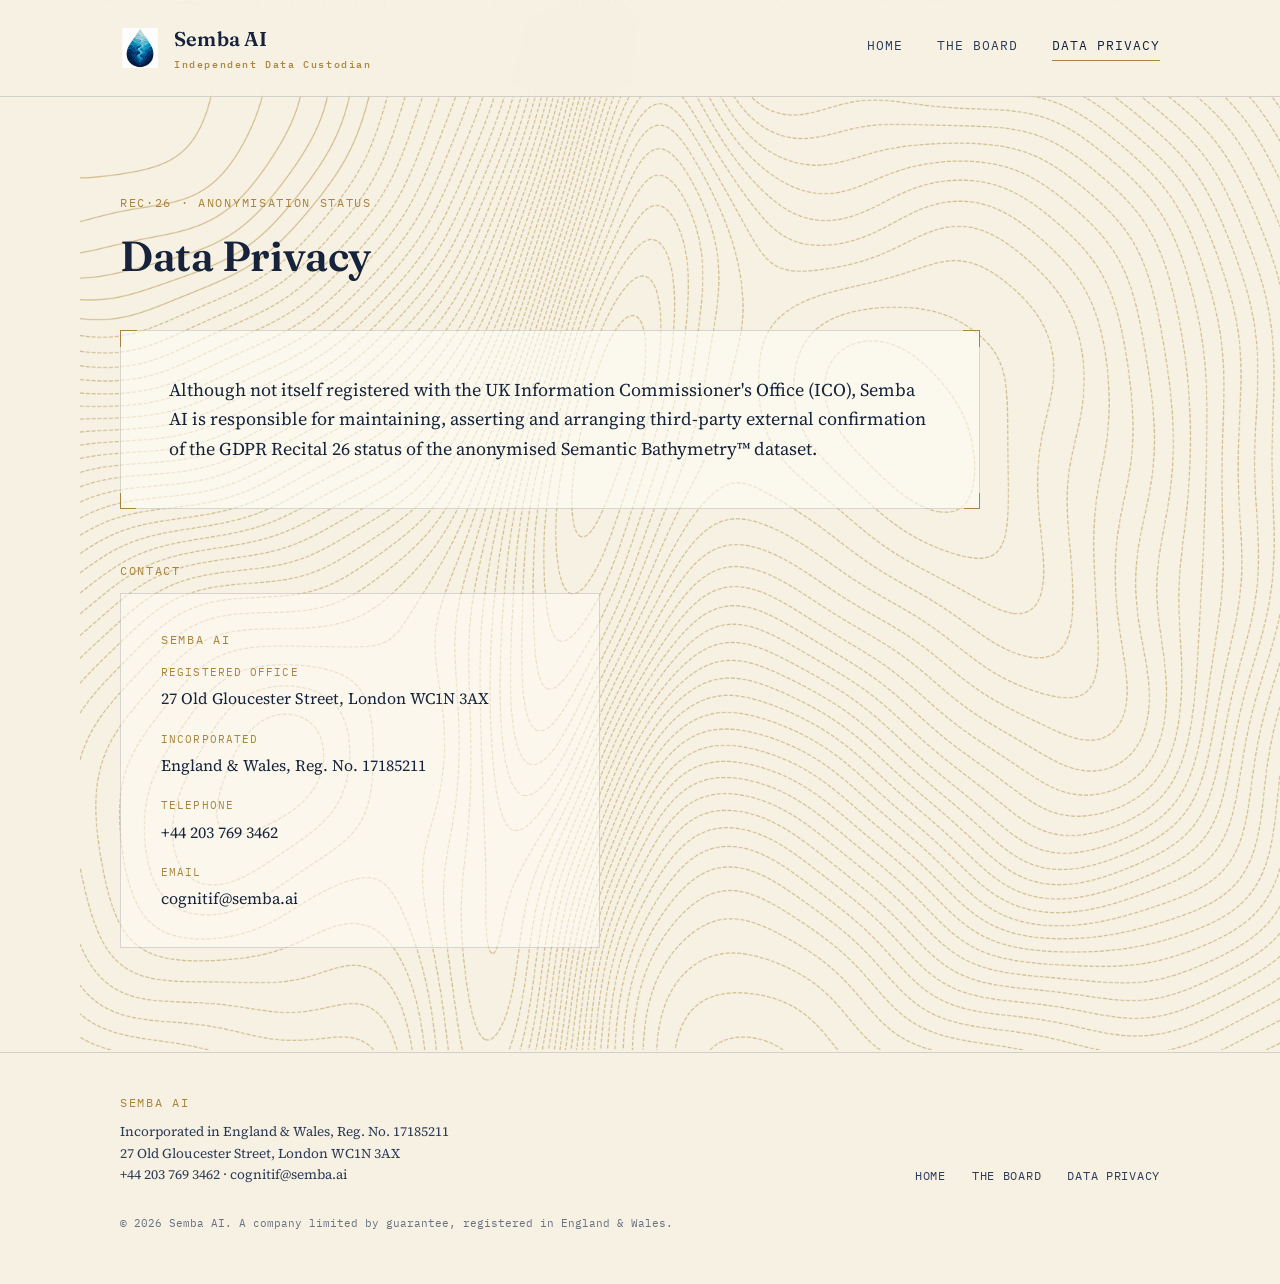
==== data-privacy.html @ 3ff311ca "Add files via upload" ====
<!DOCTYPE html>
<html lang="en">
<head>
<meta charset="UTF-8">
<meta name="viewport" content="width=device-width, initial-scale=1.0">
<title>Data Privacy — Semba AI</title>
<meta name="description" content="Semba AI's role in maintaining and asserting the GDPR Recital 26 status of the anonymised Semantic Bathymetry dataset.">
<link rel="preconnect" href="https://fonts.googleapis.com">
<link rel="preconnect" href="https://fonts.gstatic.com" crossorigin>
<link href="https://fonts.googleapis.com/css2?family=Fraunces:opsz,wght@9..144,400;9..144,600;9..144,700&family=Source+Serif+4:ital,wght@0,400;0,600;1,400&family=IBM+Plex+Mono:wght@400;500&display=swap" rel="stylesheet">
<link rel="stylesheet" href="style.css">
</head>
<body>

<header class="site-head">
  <div class="head-inner">
    <a class="brand" href="index.html">
      <img src="assets/logo.jpg" alt="Semba AI mark">
      <span class="brand-name">Semba AI<small>Independent Data Custodian</small></span>
    </a>
    <nav class="primary">
      <a href="index.html">Home</a>
      <a href="the-board.html">The Board</a>
      <a href="data-privacy.html" aria-current="page">Data Privacy</a>
    </nav>
  </div>
</header>

<main>
  <section class="hero" style="padding-bottom:24px;">
    <div class="wrap">
      <span class="coord">REC·26 · ANONYMISATION STATUS</span>
      <h1 style="font-size:42px;">Data Privacy</h1>
    </div>
  </section>

  <section style="padding-top:0;">
    <div class="wrap">
      <div class="chart-panel" style="margin-bottom:52px;">
        <span class="tick-bl"></span><span class="tick-br"></span>
        <p>Although not itself registered with the UK Information Commissioner's Office (ICO), Semba AI is responsible for maintaining, asserting and arranging third-party external confirmation of the GDPR Recital 26 status of the anonymised Semantic Bathymetry™ dataset.</p>
      </div>

      <span class="eyebrow">Contact</span>
      <div class="contact-panel">
        <span class="coord">Semba AI</span>
        <dl>
          <dt>Registered office</dt>
          <dd>27 Old Gloucester Street, London WC1N 3AX</dd>
          <dt>Incorporated</dt>
          <dd>England &amp; Wales, Reg. No. 17185211</dd>
          <dt>Telephone</dt>
          <dd>+44 203 769 3462</dd>
          <dt>Email</dt>
          <dd>cognitif@semba.ai</dd>
        </dl>
      </div>
    </div>
  </section>
</main>

<footer class="site-foot">
  <div class="wrap">
    <div class="foot-inner">
      <div>
        <span class="coord">Semba AI</span>
        <address>
          Incorporated in England &amp; Wales, Reg. No. 17185211<br>
          27 Old Gloucester Street, London WC1N 3AX<br>
          +44 203 769 3462 · cognitif@semba.ai
        </address>
      </div>
      <nav class="foot-nav">
        <a href="index.html">Home</a>
        <a href="the-board.html">The Board</a>
        <a href="data-privacy.html">Data Privacy</a>
      </nav>
    </div>
    <div class="legal">© 2026 Semba AI. A company limited by guarantee, registered in England &amp; Wales.</div>
  </div>
</footer>

</body>
</html>
---- style.css ----
/* ============================================================
   SEMBA AI — design tokens
   Ivory/parchment ground, navy type, muted metallic gold accent.
   Bathymetric contour motif, hydrographic coordinate references.
   ============================================================ */

:root {
  --ivory: #F6F1E3;
  --ivory-deep: #EFE8D5;
  --navy: #16233B;
  --navy-soft: #2C3B57;
  --navy-hair: rgba(22, 35, 59, 0.16);
  --gold: #A9843C;
  --gold-soft: #C7A45E;
  --gold-faint: rgba(169, 132, 60, 0.35);
  --paper-shadow: rgba(22, 35, 59, 0.08);

  --font-display: "Fraunces", "Iowan Old Style", serif;
  --font-body: "Source Serif 4", "Georgia", serif;
  --font-mono: "IBM Plex Mono", monospace;
}

* { box-sizing: border-box; }
html { scroll-behavior: smooth; }

body {
  margin: 0;
  background-color: var(--ivory);
  background-image: url("assets/contours_bg.png");
  background-repeat: no-repeat;
  background-position: top right;
  background-size: 1200px auto;
  background-attachment: fixed;
  color: var(--navy);
  font-family: var(--font-body);
  font-size: 17px;
  line-height: 1.65;
  -webkit-font-smoothing: antialiased;
}

a { color: var(--navy); text-decoration: none; }
a:focus-visible, button:focus-visible { outline: 2px solid var(--gold); outline-offset: 3px; }

img { max-width: 100%; display: block; }

.wrap {
  max-width: 1120px;
  margin: 0 auto;
  padding: 0 40px;
}

/* ---------- coordinate eyebrow ---------- */
.coord {
  font-family: var(--font-mono);
  font-size: 12px;
  letter-spacing: 0.14em;
  text-transform: uppercase;
  color: var(--gold);
}

/* ---------- header ---------- */
header.site-head {
  position: relative;
  z-index: 10;
  border-bottom: 1px solid var(--navy-hair);
  background: rgba(246, 241, 227, 0.86);
  backdrop-filter: blur(6px);
}
.head-inner {
  display: flex;
  align-items: center;
  justify-content: space-between;
  padding: 22px 40px;
  max-width: 1120px;
  margin: 0 auto;
}
.brand {
  display: flex;
  align-items: center;
  gap: 14px;
}
.brand img {
  height: 40px;
  width: 40px;
  object-fit: contain;
}
.brand-name {
  font-family: var(--font-display);
  font-size: 20px;
  font-weight: 600;
  letter-spacing: 0.01em;
  color: var(--navy);
}
.brand-name small {
  display: block;
  font-family: var(--font-mono);
  font-size: 10px;
  letter-spacing: 0.16em;
  color: var(--gold);
  font-weight: 500;
  margin-top: 2px;
}
nav.primary { display: flex; gap: 34px; }
nav.primary a {
  font-family: var(--font-mono);
  font-size: 12.5px;
  letter-spacing: 0.08em;
  text-transform: uppercase;
  color: var(--navy-soft);
  padding-bottom: 4px;
  border-bottom: 1px solid transparent;
  transition: color 0.2s, border-color 0.2s;
}
nav.primary a:hover,
nav.primary a[aria-current="page"] {
  color: var(--navy);
  border-bottom-color: var(--gold);
}

/* ---------- hero ---------- */
.hero {
  padding: 96px 0 72px;
  position: relative;
}
.hero .coord { margin-bottom: 22px; display: block; }
.hero h1 {
  font-family: var(--font-display);
  font-weight: 600;
  font-size: 54px;
  line-height: 1.08;
  letter-spacing: -0.01em;
  color: var(--navy);
  margin: 0 0 26px;
  max-width: 780px;
}
.hero .lede {
  font-size: 19px;
  max-width: 620px;
  color: var(--navy-soft);
  margin: 0 0 8px;
}

/* ---------- section rhythm ---------- */
section { padding: 64px 0; position: relative; }
.rule {
  border: none;
  border-top: 1px solid var(--navy-hair);
  margin: 0;
}
h2.section-title {
  font-family: var(--font-display);
  font-weight: 600;
  font-size: 28px;
  color: var(--navy);
  margin: 0 0 34px;
}
.eyebrow {
  font-family: var(--font-mono);
  font-size: 12px;
  letter-spacing: 0.14em;
  text-transform: uppercase;
  color: var(--gold);
  margin: 0 0 12px;
  display: block;
}

/* ---------- constitution / statement panel ---------- */
.chart-panel {
  position: relative;
  background: rgba(255, 253, 246, 0.6);
  border: 1px solid var(--navy-hair);
  padding: 44px 48px;
  max-width: 860px;
}
.chart-panel::before,
.chart-panel::after,
.chart-panel .tick-br,
.chart-panel .tick-bl {
  content: "";
  position: absolute;
  width: 16px;
  height: 16px;
  border: 1.5px solid var(--gold);
}
.chart-panel::before { top: -1px; left: -1px; border-right: none; border-bottom: none; }
.chart-panel::after { top: -1px; right: -1px; border-left: none; border-bottom: none; }
.chart-panel .tick-bl { bottom: -1px; left: -1px; border-right: none; border-top: none; }
.chart-panel .tick-br { bottom: -1px; right: -1px; border-left: none; border-top: none; }
.chart-panel p {
  font-size: 18px;
  color: var(--navy);
  margin: 0 0 16px;
}
.chart-panel p:last-child { margin-bottom: 0; }

/* ---------- standards list ---------- */
.standards {
  list-style: none;
  margin: 0;
  padding: 0;
  display: grid;
  grid-template-columns: repeat(3, 1fr);
  gap: 0;
  border-top: 1px solid var(--navy-hair);
}
.standards li {
  padding: 26px 28px 26px 0;
  border-right: 1px solid var(--navy-hair);
}
.standards li:last-child { border-right: none; }
.standards .ref {
  font-family: var(--font-mono);
  font-size: 12px;
  color: var(--gold);
  letter-spacing: 0.06em;
  display: block;
  margin-bottom: 8px;
}
.standards h3 {
  font-family: var(--font-display);
  font-size: 19px;
  margin: 0 0 8px;
  color: var(--navy);
}
.standards p { margin: 0; font-size: 15px; color: var(--navy-soft); }

/* ---------- board ---------- */
.board-grid {
  display: grid;
  grid-template-columns: 1fr;
  gap: 0;
}
.board-member {
  display: grid;
  grid-template-columns: 220px 1fr;
  gap: 40px;
  padding: 44px 0;
  border-top: 1px solid var(--navy-hair);
  align-items: start;
}
.board-member:first-child { border-top: 1px solid var(--navy-hair); }
.portrait-frame {
  width: 220px;
  aspect-ratio: 3 / 4;
  overflow: hidden;
  border: 1px solid var(--navy-hair);
  position: relative;
  background: var(--navy);
}
.portrait-frame img {
  width: 100%;
  height: 100%;
  object-fit: cover;
  object-position: center top;
  filter: grayscale(1) contrast(1.05) brightness(1.02) sepia(0.18) hue-rotate(170deg) saturate(0.9);
  mix-blend-mode: normal;
}
.portrait-frame .frame-coord {
  position: absolute;
  bottom: 8px;
  left: 10px;
  font-family: var(--font-mono);
  font-size: 9px;
  letter-spacing: 0.08em;
  color: var(--gold-soft);
  text-transform: uppercase;
}
.member-role {
  font-family: var(--font-mono);
  font-size: 12px;
  letter-spacing: 0.1em;
  text-transform: uppercase;
  color: var(--gold);
  margin: 0 0 6px;
}
.member-name {
  font-family: var(--font-display);
  font-size: 26px;
  font-weight: 600;
  color: var(--navy);
  margin: 0 0 6px;
}
.member-creds {
  font-size: 14px;
  color: var(--navy-soft);
  margin: 0 0 16px;
  font-style: italic;
}
.member-bio { font-size: 16px; color: var(--navy); max-width: 620px; margin: 0; }

/* ---------- data privacy / contact panel ---------- */
.contact-panel {
  border: 1px solid var(--navy-hair);
  padding: 36px 40px;
  background: rgba(255, 253, 246, 0.55);
  max-width: 480px;
}
.contact-panel .coord { margin-bottom: 14px; display: block; }
.contact-panel dl { margin: 0; }
.contact-panel dt {
  font-family: var(--font-mono);
  font-size: 11px;
  letter-spacing: 0.1em;
  text-transform: uppercase;
  color: var(--gold);
  margin-top: 18px;
}
.contact-panel dt:first-child { margin-top: 0; }
.contact-panel dd { margin: 4px 0 0; font-size: 16px; color: var(--navy); }

/* ---------- footer ---------- */
footer.site-foot {
  border-top: 1px solid var(--navy-hair);
  margin-top: 40px;
  padding: 40px 0 52px;
}
.foot-inner {
  display: flex;
  justify-content: space-between;
  gap: 24px;
  flex-wrap: wrap;
  align-items: flex-end;
}
.foot-inner .coord { margin-bottom: 8px; display: block; }
footer address {
  font-style: normal;
  font-size: 13.5px;
  color: var(--navy-soft);
  line-height: 1.6;
}
footer .foot-nav { display: flex; gap: 26px; }
footer .foot-nav a {
  font-family: var(--font-mono);
  font-size: 12px;
  letter-spacing: 0.06em;
  text-transform: uppercase;
  color: var(--navy-soft);
}
footer .foot-nav a:hover { color: var(--gold); }
footer .legal {
  font-family: var(--font-mono);
  font-size: 11px;
  color: var(--navy-soft);
  opacity: 0.7;
  margin-top: 28px;
}

/* ---------- responsive ---------- */
@media (max-width: 800px) {
  .head-inner { padding: 18px 22px; flex-wrap: wrap; gap: 14px; }
  nav.primary { gap: 20px; flex-wrap: wrap; }
  .wrap { padding: 0 22px; }
  .hero { padding: 56px 0 48px; }
  .hero h1 { font-size: 36px; }
  .standards { grid-template-columns: 1fr; }
  .standards li { border-right: none; border-bottom: 1px solid var(--navy-hair); padding: 22px 0; }
  .standards li:last-child { border-bottom: none; }
  .board-member { grid-template-columns: 1fr; }
  .portrait-frame { width: 160px; }
  body { background-size: 900px auto; }
}
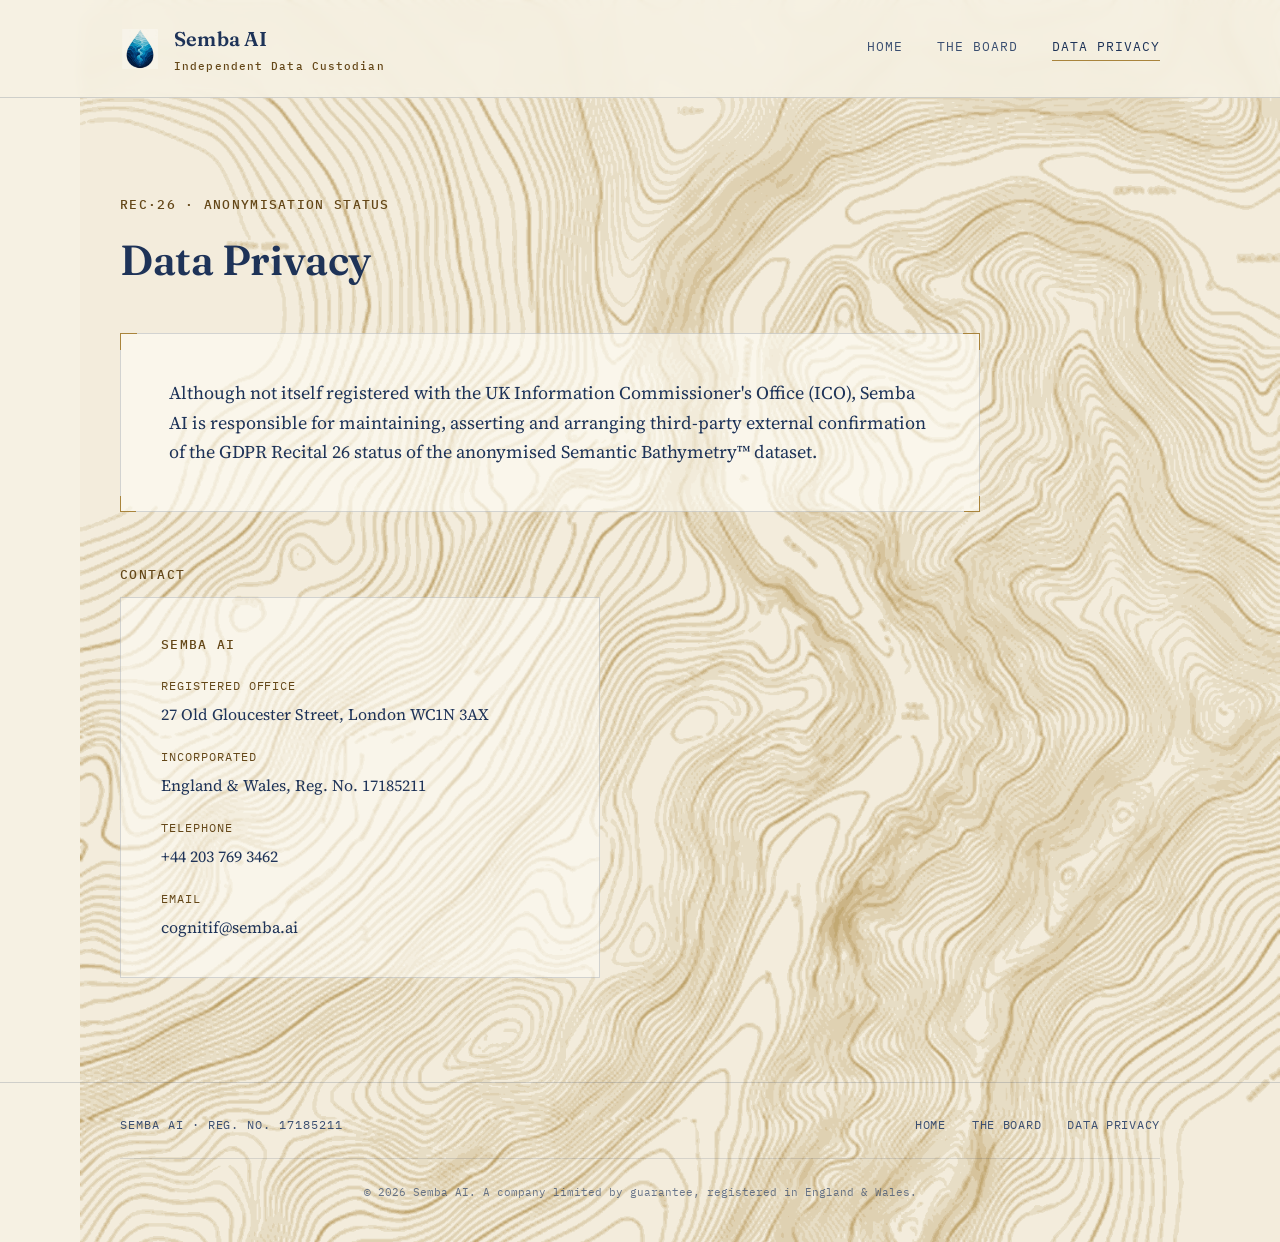
==== commit 34fbcb23: "Add files via upload" ====
--- a/data-privacy.html
+++ b/data-privacy.html
@@ -15,7 +15,7 @@
 <header class="site-head">
   <div class="head-inner">
     <a class="brand" href="index.html">
-      <img src="assets/logo.jpg" alt="Semba AI mark">
+      <img src="assets/logo.png" alt="Semba AI mark">
       <span class="brand-name">Semba AI<small>Independent Data Custodian</small></span>
     </a>
     <nav class="primary">
@@ -45,14 +45,10 @@
       <div class="contact-panel">
         <span class="coord">Semba AI</span>
         <dl>
-          <dt>Registered office</dt>
-          <dd>27 Old Gloucester Street, London WC1N 3AX</dd>
-          <dt>Incorporated</dt>
-          <dd>England &amp; Wales, Reg. No. 17185211</dd>
-          <dt>Telephone</dt>
-          <dd>+44 203 769 3462</dd>
-          <dt>Email</dt>
-          <dd>cognitif@semba.ai</dd>
+          <div class="field"><dt>Registered office</dt><dd>27 Old Gloucester Street, London WC1N 3AX</dd></div>
+          <div class="field"><dt>Incorporated</dt><dd>England &amp; Wales, Reg. No. 17185211</dd></div>
+          <div class="field"><dt>Telephone</dt><dd>+44 203 769 3462</dd></div>
+          <div class="field"><dt>Email</dt><dd>cognitif@semba.ai</dd></div>
         </dl>
       </div>
     </div>
@@ -62,14 +58,7 @@
 <footer class="site-foot">
   <div class="wrap">
     <div class="foot-inner">
-      <div>
-        <span class="coord">Semba AI</span>
-        <address>
-          Incorporated in England &amp; Wales, Reg. No. 17185211<br>
-          27 Old Gloucester Street, London WC1N 3AX<br>
-          +44 203 769 3462 · cognitif@semba.ai
-        </address>
-      </div>
+      <span class="foot-name">Semba AI · Reg. No. 17185211</span>
       <nav class="foot-nav">
         <a href="index.html">Home</a>
         <a href="the-board.html">The Board</a>
--- a/style.css
+++ b/style.css
@@ -7,13 +7,14 @@
 :root {
   --ivory: #F6F1E3;
   --ivory-deep: #EFE8D5;
-  --navy: #16233B;
-  --navy-soft: #2C3B57;
-  --navy-hair: rgba(22, 35, 59, 0.16);
+  --navy: #1E3358;
+  --navy-soft: #3A4E70;
+  --navy-hair: rgba(30, 51, 88, 0.18);
   --gold: #A9843C;
   --gold-soft: #C7A45E;
+  --gold-text: #644718;
   --gold-faint: rgba(169, 132, 60, 0.35);
-  --paper-shadow: rgba(22, 35, 59, 0.08);
+  --paper-shadow: rgba(30, 51, 88, 0.08);
 
   --font-display: "Fraunces", "Iowan Old Style", serif;
   --font-body: "Source Serif 4", "Georgia", serif;
@@ -52,10 +53,11 @@
 /* ---------- coordinate eyebrow ---------- */
 .coord {
   font-family: var(--font-mono);
-  font-size: 12px;
-  letter-spacing: 0.14em;
-  text-transform: uppercase;
-  color: var(--gold);
+  font-size: 13px;
+  font-weight: 500;
+  letter-spacing: 0.1em;
+  text-transform: uppercase;
+  color: var(--gold-text);
 }
 
 /* ---------- header ---------- */
@@ -94,9 +96,9 @@
 .brand-name small {
   display: block;
   font-family: var(--font-mono);
-  font-size: 10px;
-  letter-spacing: 0.16em;
-  color: var(--gold);
+  font-size: 11px;
+  letter-spacing: 0.1em;
+  color: var(--gold-text);
   font-weight: 500;
   margin-top: 2px;
 }
@@ -135,7 +137,7 @@
 }
 .hero .lede {
   font-size: 19px;
-  max-width: 620px;
+  max-width: 780px;
   color: var(--navy-soft);
   margin: 0 0 8px;
 }
@@ -156,10 +158,11 @@
 }
 .eyebrow {
   font-family: var(--font-mono);
-  font-size: 12px;
-  letter-spacing: 0.14em;
-  text-transform: uppercase;
-  color: var(--gold);
+  font-size: 13px;
+  font-weight: 500;
+  letter-spacing: 0.1em;
+  text-transform: uppercase;
+  color: var(--gold-text);
   margin: 0 0 12px;
   display: block;
 }
@@ -210,9 +213,10 @@
 .standards li:last-child { border-right: none; }
 .standards .ref {
   font-family: var(--font-mono);
-  font-size: 12px;
-  color: var(--gold);
-  letter-spacing: 0.06em;
+  font-size: 13px;
+  font-weight: 500;
+  color: var(--gold-text);
+  letter-spacing: 0.05em;
   display: block;
   margin-bottom: 8px;
 }
@@ -252,25 +256,27 @@
   height: 100%;
   object-fit: cover;
   object-position: center top;
-  filter: grayscale(1) contrast(1.05) brightness(1.02) sepia(0.18) hue-rotate(170deg) saturate(0.9);
-  mix-blend-mode: normal;
 }
 .portrait-frame .frame-coord {
   position: absolute;
-  bottom: 8px;
-  left: 10px;
-  font-family: var(--font-mono);
-  font-size: 9px;
-  letter-spacing: 0.08em;
-  color: var(--gold-soft);
+  bottom: 0;
+  left: 0;
+  right: 0;
+  padding: 5px 10px;
+  font-family: var(--font-mono);
+  font-size: 10.5px;
+  letter-spacing: 0.08em;
+  color: #F0E4C8;
+  background: rgba(30, 51, 88, 0.72);
   text-transform: uppercase;
 }
 .member-role {
   font-family: var(--font-mono);
-  font-size: 12px;
-  letter-spacing: 0.1em;
-  text-transform: uppercase;
-  color: var(--gold);
+  font-size: 13px;
+  font-weight: 500;
+  letter-spacing: 0.08em;
+  text-transform: uppercase;
+  color: var(--gold-text);
   margin: 0 0 6px;
 }
 .member-name {
@@ -295,38 +301,42 @@
   background: rgba(255, 253, 246, 0.55);
   max-width: 480px;
 }
-.contact-panel .coord { margin-bottom: 14px; display: block; }
-.contact-panel dl { margin: 0; }
+.contact-panel .coord { margin-bottom: 20px; display: block; }
+.contact-panel dl {
+  margin: 0;
+  display: grid;
+  row-gap: 20px;
+}
+.contact-panel .field { display: grid; row-gap: 5px; }
 .contact-panel dt {
   font-family: var(--font-mono);
-  font-size: 11px;
-  letter-spacing: 0.1em;
-  text-transform: uppercase;
-  color: var(--gold);
-  margin-top: 18px;
-}
-.contact-panel dt:first-child { margin-top: 0; }
-.contact-panel dd { margin: 4px 0 0; font-size: 16px; color: var(--navy); }
+  font-size: 12px;
+  letter-spacing: 0.08em;
+  text-transform: uppercase;
+  color: var(--gold-text);
+  margin: 0;
+}
+.contact-panel dd { margin: 0; font-size: 16px; color: var(--navy); }
 
 /* ---------- footer ---------- */
 footer.site-foot {
   border-top: 1px solid var(--navy-hair);
   margin-top: 40px;
-  padding: 40px 0 52px;
+  padding: 32px 0 40px;
 }
 .foot-inner {
   display: flex;
   justify-content: space-between;
   gap: 24px;
   flex-wrap: wrap;
-  align-items: flex-end;
-}
-.foot-inner .coord { margin-bottom: 8px; display: block; }
-footer address {
-  font-style: normal;
-  font-size: 13.5px;
-  color: var(--navy-soft);
-  line-height: 1.6;
+  align-items: center;
+}
+.foot-name {
+  font-family: var(--font-mono);
+  font-size: 12px;
+  letter-spacing: 0.08em;
+  text-transform: uppercase;
+  color: var(--navy-soft);
 }
 footer .foot-nav { display: flex; gap: 26px; }
 footer .foot-nav a {
@@ -336,13 +346,16 @@
   text-transform: uppercase;
   color: var(--navy-soft);
 }
-footer .foot-nav a:hover { color: var(--gold); }
+footer .foot-nav a:hover { color: var(--gold-text); }
 footer .legal {
   font-family: var(--font-mono);
   font-size: 11px;
   color: var(--navy-soft);
-  opacity: 0.7;
-  margin-top: 28px;
+  opacity: 0.75;
+  text-align: center;
+  margin-top: 24px;
+  padding-top: 24px;
+  border-top: 1px solid var(--navy-hair);
 }
 
 /* ---------- responsive ---------- */
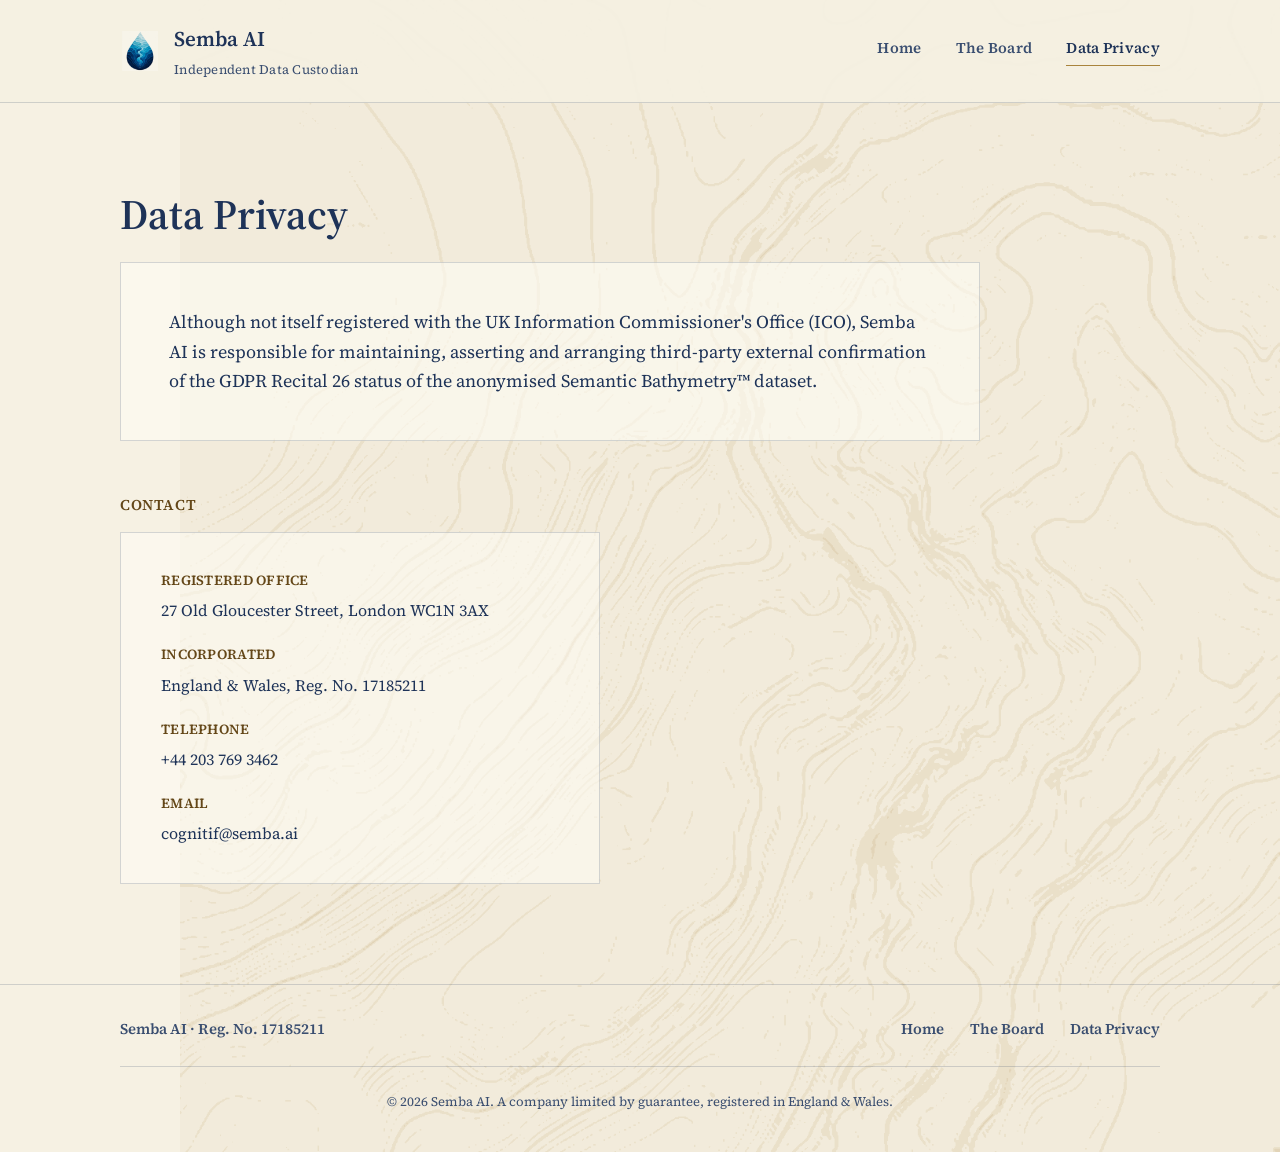
==== commit 28a907d0: "Add files via upload" ====
--- a/data-privacy.html
+++ b/data-privacy.html
@@ -7,7 +7,7 @@
 <meta name="description" content="Semba AI's role in maintaining and asserting the GDPR Recital 26 status of the anonymised Semantic Bathymetry dataset.">
 <link rel="preconnect" href="https://fonts.googleapis.com">
 <link rel="preconnect" href="https://fonts.gstatic.com" crossorigin>
-<link href="https://fonts.googleapis.com/css2?family=Fraunces:opsz,wght@9..144,400;9..144,600;9..144,700&family=Source+Serif+4:ital,wght@0,400;0,600;1,400&family=IBM+Plex+Mono:wght@400;500&display=swap" rel="stylesheet">
+<link href="https://fonts.googleapis.com/css2?family=Source+Serif+4:wght@400;600;700&display=swap" rel="stylesheet">
 <link rel="stylesheet" href="style.css">
 </head>
 <body>
@@ -29,7 +29,6 @@
 <main>
   <section class="hero" style="padding-bottom:24px;">
     <div class="wrap">
-      <span class="coord">REC·26 · ANONYMISATION STATUS</span>
       <h1 style="font-size:42px;">Data Privacy</h1>
     </div>
   </section>
@@ -37,13 +36,11 @@
   <section style="padding-top:0;">
     <div class="wrap">
       <div class="chart-panel" style="margin-bottom:52px;">
-        <span class="tick-bl"></span><span class="tick-br"></span>
         <p>Although not itself registered with the UK Information Commissioner's Office (ICO), Semba AI is responsible for maintaining, asserting and arranging third-party external confirmation of the GDPR Recital 26 status of the anonymised Semantic Bathymetry™ dataset.</p>
       </div>
 
       <span class="eyebrow">Contact</span>
       <div class="contact-panel">
-        <span class="coord">Semba AI</span>
         <dl>
           <div class="field"><dt>Registered office</dt><dd>27 Old Gloucester Street, London WC1N 3AX</dd></div>
           <div class="field"><dt>Incorporated</dt><dd>England &amp; Wales, Reg. No. 17185211</dd></div>
--- a/style.css
+++ b/style.css
@@ -1,24 +1,17 @@
 /* ============================================================
    SEMBA AI — design tokens
-   Ivory/parchment ground, navy type, muted metallic gold accent.
-   Bathymetric contour motif, hydrographic coordinate references.
+   Ivory ground, navy type, muted gold accent. One typeface.
    ============================================================ */
 
 :root {
   --ivory: #F6F1E3;
-  --ivory-deep: #EFE8D5;
   --navy: #1E3358;
   --navy-soft: #3A4E70;
   --navy-hair: rgba(30, 51, 88, 0.18);
   --gold: #A9843C;
-  --gold-soft: #C7A45E;
   --gold-text: #644718;
-  --gold-faint: rgba(169, 132, 60, 0.35);
-  --paper-shadow: rgba(30, 51, 88, 0.08);
-
-  --font-display: "Fraunces", "Iowan Old Style", serif;
-  --font-body: "Source Serif 4", "Georgia", serif;
-  --font-mono: "IBM Plex Mono", monospace;
+
+  --font: "Source Serif 4", Georgia, serif;
 }
 
 * { box-sizing: border-box; }
@@ -30,10 +23,10 @@
   background-image: url("assets/contours_bg.png");
   background-repeat: no-repeat;
   background-position: top right;
-  background-size: 1200px auto;
+  background-size: 1100px auto;
   background-attachment: fixed;
   color: var(--navy);
-  font-family: var(--font-body);
+  font-family: var(--font);
   font-size: 17px;
   line-height: 1.65;
   -webkit-font-smoothing: antialiased;
@@ -48,16 +41,6 @@
   max-width: 1120px;
   margin: 0 auto;
   padding: 0 40px;
-}
-
-/* ---------- coordinate eyebrow ---------- */
-.coord {
-  font-family: var(--font-mono);
-  font-size: 13px;
-  font-weight: 500;
-  letter-spacing: 0.1em;
-  text-transform: uppercase;
-  color: var(--gold-text);
 }
 
 /* ---------- header ---------- */
@@ -65,8 +48,7 @@
   position: relative;
   z-index: 10;
   border-bottom: 1px solid var(--navy-hair);
-  background: rgba(246, 241, 227, 0.86);
-  backdrop-filter: blur(6px);
+  background: rgba(246, 241, 227, 0.9);
 }
 .head-inner {
   display: flex;
@@ -87,31 +69,29 @@
   object-fit: contain;
 }
 .brand-name {
-  font-family: var(--font-display);
-  font-size: 20px;
-  font-weight: 600;
-  letter-spacing: 0.01em;
+  font-family: var(--font);
+  font-size: 21px;
+  font-weight: 600;
   color: var(--navy);
 }
 .brand-name small {
   display: block;
-  font-family: var(--font-mono);
-  font-size: 11px;
-  letter-spacing: 0.1em;
-  color: var(--gold-text);
-  font-weight: 500;
+  font-family: var(--font);
+  font-size: 13px;
+  font-weight: 400;
+  letter-spacing: 0.02em;
+  color: var(--navy-soft);
   margin-top: 2px;
 }
 nav.primary { display: flex; gap: 34px; }
 nav.primary a {
-  font-family: var(--font-mono);
-  font-size: 12.5px;
-  letter-spacing: 0.08em;
-  text-transform: uppercase;
+  font-family: var(--font);
+  font-size: 15px;
+  font-weight: 600;
+  letter-spacing: 0.02em;
   color: var(--navy-soft);
   padding-bottom: 4px;
   border-bottom: 1px solid transparent;
-  transition: color 0.2s, border-color 0.2s;
 }
 nav.primary a:hover,
 nav.primary a[aria-current="page"] {
@@ -121,49 +101,36 @@
 
 /* ---------- hero ---------- */
 .hero {
-  padding: 96px 0 72px;
+  padding: 88px 0 64px;
   position: relative;
 }
-.hero .coord { margin-bottom: 22px; display: block; }
 .hero h1 {
-  font-family: var(--font-display);
-  font-weight: 600;
-  font-size: 54px;
-  line-height: 1.08;
-  letter-spacing: -0.01em;
-  color: var(--navy);
-  margin: 0 0 26px;
-  max-width: 780px;
-}
-.hero .lede {
-  font-size: 19px;
-  max-width: 780px;
-  color: var(--navy-soft);
-  margin: 0 0 8px;
+  font-family: var(--font);
+  font-weight: 600;
+  font-size: 50px;
+  line-height: 1.12;
+  color: var(--navy);
+  margin: 0;
+  max-width: 800px;
 }
 
 /* ---------- section rhythm ---------- */
-section { padding: 64px 0; position: relative; }
-.rule {
-  border: none;
-  border-top: 1px solid var(--navy-hair);
-  margin: 0;
-}
+section { padding: 60px 0; position: relative; }
 h2.section-title {
-  font-family: var(--font-display);
+  font-family: var(--font);
   font-weight: 600;
   font-size: 28px;
   color: var(--navy);
   margin: 0 0 34px;
 }
 .eyebrow {
-  font-family: var(--font-mono);
-  font-size: 13px;
-  font-weight: 500;
-  letter-spacing: 0.1em;
+  font-family: var(--font);
+  font-size: 15px;
+  font-weight: 600;
+  letter-spacing: 0.04em;
   text-transform: uppercase;
   color: var(--gold-text);
-  margin: 0 0 12px;
+  margin: 0 0 14px;
   display: block;
 }
 
@@ -175,20 +142,6 @@
   padding: 44px 48px;
   max-width: 860px;
 }
-.chart-panel::before,
-.chart-panel::after,
-.chart-panel .tick-br,
-.chart-panel .tick-bl {
-  content: "";
-  position: absolute;
-  width: 16px;
-  height: 16px;
-  border: 1.5px solid var(--gold);
-}
-.chart-panel::before { top: -1px; left: -1px; border-right: none; border-bottom: none; }
-.chart-panel::after { top: -1px; right: -1px; border-left: none; border-bottom: none; }
-.chart-panel .tick-bl { bottom: -1px; left: -1px; border-right: none; border-top: none; }
-.chart-panel .tick-br { bottom: -1px; right: -1px; border-left: none; border-top: none; }
 .chart-panel p {
   font-size: 18px;
   color: var(--navy);
@@ -212,16 +165,16 @@
 }
 .standards li:last-child { border-right: none; }
 .standards .ref {
-  font-family: var(--font-mono);
-  font-size: 13px;
-  font-weight: 500;
+  font-family: var(--font);
+  font-size: 14px;
+  font-weight: 600;
   color: var(--gold-text);
-  letter-spacing: 0.05em;
+  letter-spacing: 0.02em;
   display: block;
   margin-bottom: 8px;
 }
 .standards h3 {
-  font-family: var(--font-display);
+  font-family: var(--font);
   font-size: 19px;
   margin: 0 0 8px;
   color: var(--navy);
@@ -248,8 +201,6 @@
   aspect-ratio: 3 / 4;
   overflow: hidden;
   border: 1px solid var(--navy-hair);
-  position: relative;
-  background: var(--navy);
 }
 .portrait-frame img {
   width: 100%;
@@ -257,40 +208,26 @@
   object-fit: cover;
   object-position: center top;
 }
-.portrait-frame .frame-coord {
-  position: absolute;
-  bottom: 0;
-  left: 0;
-  right: 0;
-  padding: 5px 10px;
-  font-family: var(--font-mono);
-  font-size: 10.5px;
-  letter-spacing: 0.08em;
-  color: #F0E4C8;
-  background: rgba(30, 51, 88, 0.72);
-  text-transform: uppercase;
-}
 .member-role {
-  font-family: var(--font-mono);
-  font-size: 13px;
-  font-weight: 500;
-  letter-spacing: 0.08em;
+  font-family: var(--font);
+  font-size: 15px;
+  font-weight: 600;
+  letter-spacing: 0.02em;
   text-transform: uppercase;
   color: var(--gold-text);
-  margin: 0 0 6px;
+  margin: 0 0 8px;
 }
 .member-name {
-  font-family: var(--font-display);
+  font-family: var(--font);
   font-size: 26px;
   font-weight: 600;
   color: var(--navy);
-  margin: 0 0 6px;
+  margin: 0 0 8px;
 }
 .member-creds {
-  font-size: 14px;
-  color: var(--navy-soft);
+  font-size: 16px;
+  color: var(--navy);
   margin: 0 0 16px;
-  font-style: italic;
 }
 .member-bio { font-size: 16px; color: var(--navy); max-width: 620px; margin: 0; }
 
@@ -301,7 +238,6 @@
   background: rgba(255, 253, 246, 0.55);
   max-width: 480px;
 }
-.contact-panel .coord { margin-bottom: 20px; display: block; }
 .contact-panel dl {
   margin: 0;
   display: grid;
@@ -309,9 +245,10 @@
 }
 .contact-panel .field { display: grid; row-gap: 5px; }
 .contact-panel dt {
-  font-family: var(--font-mono);
-  font-size: 12px;
-  letter-spacing: 0.08em;
+  font-family: var(--font);
+  font-size: 14px;
+  font-weight: 600;
+  letter-spacing: 0.02em;
   text-transform: uppercase;
   color: var(--gold-text);
   margin: 0;
@@ -332,26 +269,23 @@
   align-items: center;
 }
 .foot-name {
-  font-family: var(--font-mono);
-  font-size: 12px;
-  letter-spacing: 0.08em;
-  text-transform: uppercase;
+  font-family: var(--font);
+  font-size: 15px;
+  font-weight: 600;
   color: var(--navy-soft);
 }
 footer .foot-nav { display: flex; gap: 26px; }
 footer .foot-nav a {
-  font-family: var(--font-mono);
-  font-size: 12px;
-  letter-spacing: 0.06em;
-  text-transform: uppercase;
+  font-family: var(--font);
+  font-size: 15px;
+  font-weight: 600;
   color: var(--navy-soft);
 }
 footer .foot-nav a:hover { color: var(--gold-text); }
 footer .legal {
-  font-family: var(--font-mono);
-  font-size: 11px;
-  color: var(--navy-soft);
-  opacity: 0.75;
+  font-family: var(--font);
+  font-size: 13px;
+  color: var(--navy-soft);
   text-align: center;
   margin-top: 24px;
   padding-top: 24px;
@@ -363,12 +297,12 @@
   .head-inner { padding: 18px 22px; flex-wrap: wrap; gap: 14px; }
   nav.primary { gap: 20px; flex-wrap: wrap; }
   .wrap { padding: 0 22px; }
-  .hero { padding: 56px 0 48px; }
-  .hero h1 { font-size: 36px; }
+  .hero { padding: 52px 0 44px; }
+  .hero h1 { font-size: 34px; }
   .standards { grid-template-columns: 1fr; }
   .standards li { border-right: none; border-bottom: 1px solid var(--navy-hair); padding: 22px 0; }
   .standards li:last-child { border-bottom: none; }
   .board-member { grid-template-columns: 1fr; }
   .portrait-frame { width: 160px; }
-  body { background-size: 900px auto; }
-}
+  body { background-size: 800px auto; }
+}
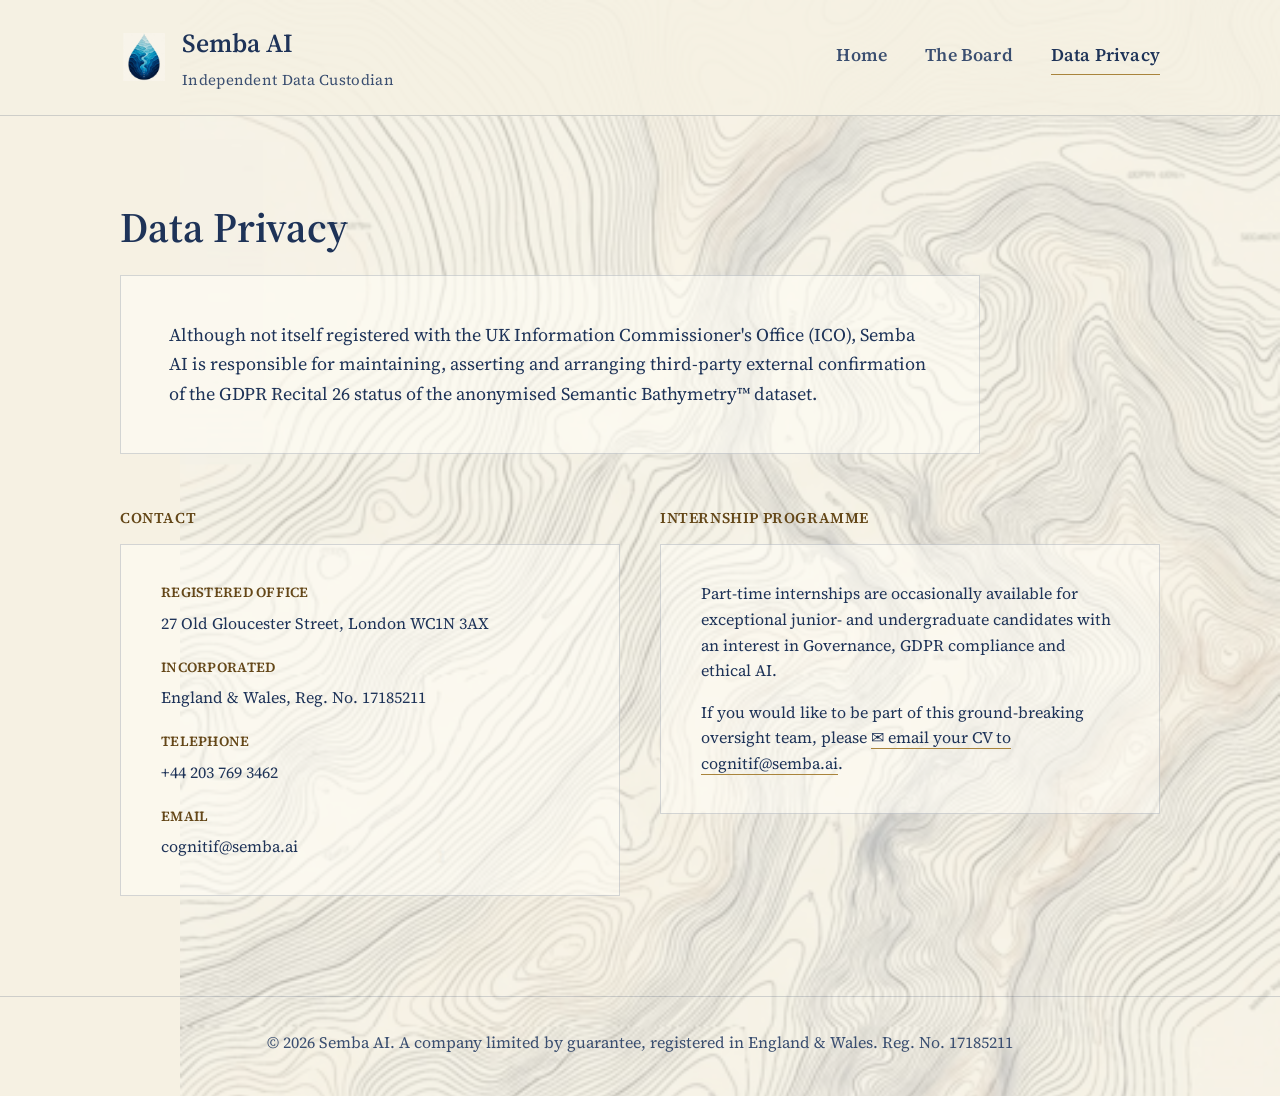
==== commit cc930570: "Add files via upload" ====
--- a/data-privacy.html
+++ b/data-privacy.html
@@ -39,14 +39,25 @@
         <p>Although not itself registered with the UK Information Commissioner's Office (ICO), Semba AI is responsible for maintaining, asserting and arranging third-party external confirmation of the GDPR Recital 26 status of the anonymised Semantic Bathymetry™ dataset.</p>
       </div>
 
-      <span class="eyebrow">Contact</span>
-      <div class="contact-panel">
-        <dl>
-          <div class="field"><dt>Registered office</dt><dd>27 Old Gloucester Street, London WC1N 3AX</dd></div>
-          <div class="field"><dt>Incorporated</dt><dd>England &amp; Wales, Reg. No. 17185211</dd></div>
-          <div class="field"><dt>Telephone</dt><dd>+44 203 769 3462</dd></div>
-          <div class="field"><dt>Email</dt><dd>cognitif@semba.ai</dd></div>
-        </dl>
+      <div class="panel-row">
+        <div>
+          <span class="eyebrow">Contact</span>
+          <div class="contact-panel">
+            <dl>
+              <div class="field"><dt>Registered office</dt><dd>27 Old Gloucester Street, London WC1N 3AX</dd></div>
+              <div class="field"><dt>Incorporated</dt><dd>England &amp; Wales, Reg. No. 17185211</dd></div>
+              <div class="field"><dt>Telephone</dt><dd>+44 203 769 3462</dd></div>
+              <div class="field"><dt>Email</dt><dd>cognitif@semba.ai</dd></div>
+            </dl>
+          </div>
+        </div>
+        <div>
+          <span class="eyebrow">Internship Programme</span>
+          <div class="contact-panel">
+            <p style="margin:0 0 16px;">Part-time internships are occasionally available for exceptional junior- and undergraduate candidates with an interest in Governance, GDPR compliance and ethical AI.</p>
+            <p style="margin:0;">If you would like to be part of this ground-breaking oversight team, please <a href="mailto:devops@cognitifgroup.ai?subject=Internship%20Programme%20Enquiry" style="border-bottom:1px solid var(--gold);">✉ email your CV to cognitif@semba.ai</a>.</p>
+          </div>
+        </div>
       </div>
     </div>
   </section>
@@ -54,15 +65,7 @@
 
 <footer class="site-foot">
   <div class="wrap">
-    <div class="foot-inner">
-      <span class="foot-name">Semba AI · Reg. No. 17185211</span>
-      <nav class="foot-nav">
-        <a href="index.html">Home</a>
-        <a href="the-board.html">The Board</a>
-        <a href="data-privacy.html">Data Privacy</a>
-      </nav>
-    </div>
-    <div class="legal">© 2026 Semba AI. A company limited by guarantee, registered in England &amp; Wales.</div>
+    <div class="legal">© 2026 Semba AI. A company limited by guarantee, registered in England &amp; Wales. Reg. No. 17185211</div>
   </div>
 </footer>
 
--- a/style.css
+++ b/style.css
@@ -20,16 +20,33 @@
 body {
   margin: 0;
   background-color: var(--ivory);
+  color: var(--navy);
+  font-family: var(--font);
+  font-size: 17px;
+  line-height: 1.65;
+  -webkit-font-smoothing: antialiased;
+  position: relative;
+}
+
+body::before {
+  content: "";
+  position: fixed;
+  top: 0;
+  right: 0;
+  width: 1100px;
+  height: 1100px;
   background-image: url("assets/contours_bg.png");
   background-repeat: no-repeat;
   background-position: top right;
-  background-size: 1100px auto;
-  background-attachment: fixed;
-  color: var(--navy);
-  font-family: var(--font);
-  font-size: 17px;
-  line-height: 1.65;
-  -webkit-font-smoothing: antialiased;
+  background-size: cover;
+  opacity: 0.28;
+  z-index: 0;
+  pointer-events: none;
+}
+
+header.site-head, main, footer.site-foot {
+  position: relative;
+  z-index: 1;
 }
 
 a { color: var(--navy); text-decoration: none; }
@@ -64,31 +81,31 @@
   gap: 14px;
 }
 .brand img {
-  height: 40px;
-  width: 40px;
+  height: 48px;
+  width: 48px;
   object-fit: contain;
 }
 .brand-name {
   font-family: var(--font);
-  font-size: 21px;
+  font-size: 26px;
   font-weight: 600;
   color: var(--navy);
 }
 .brand-name small {
   display: block;
   font-family: var(--font);
-  font-size: 13px;
+  font-size: 15px;
   font-weight: 400;
   letter-spacing: 0.02em;
   color: var(--navy-soft);
-  margin-top: 2px;
-}
-nav.primary { display: flex; gap: 34px; }
+  margin-top: 3px;
+}
+nav.primary { display: flex; gap: 38px; }
 nav.primary a {
   font-family: var(--font);
-  font-size: 15px;
-  font-weight: 600;
-  letter-spacing: 0.02em;
+  font-size: 18px;
+  font-weight: 600;
+  letter-spacing: 0.01em;
   color: var(--navy-soft);
   padding-bottom: 4px;
   border-bottom: 1px solid transparent;
@@ -232,12 +249,18 @@
 .member-bio { font-size: 16px; color: var(--navy); max-width: 620px; margin: 0; }
 
 /* ---------- data privacy / contact panel ---------- */
+.panel-row {
+  display: grid;
+  grid-template-columns: 1fr 1fr;
+  gap: 40px;
+  align-items: start;
+}
 .contact-panel {
   border: 1px solid var(--navy-hair);
   padding: 36px 40px;
   background: rgba(255, 253, 246, 0.55);
-  max-width: 480px;
-}
+}
+.contact-panel p { font-size: 16px; color: var(--navy); line-height: 1.6; }
 .contact-panel dl {
   margin: 0;
   display: grid;
@@ -261,35 +284,11 @@
   margin-top: 40px;
   padding: 32px 0 40px;
 }
-.foot-inner {
-  display: flex;
-  justify-content: space-between;
-  gap: 24px;
-  flex-wrap: wrap;
-  align-items: center;
-}
-.foot-name {
-  font-family: var(--font);
-  font-size: 15px;
-  font-weight: 600;
-  color: var(--navy-soft);
-}
-footer .foot-nav { display: flex; gap: 26px; }
-footer .foot-nav a {
-  font-family: var(--font);
-  font-size: 15px;
-  font-weight: 600;
-  color: var(--navy-soft);
-}
-footer .foot-nav a:hover { color: var(--gold-text); }
 footer .legal {
   font-family: var(--font);
-  font-size: 13px;
+  font-size: 16px;
   color: var(--navy-soft);
   text-align: center;
-  margin-top: 24px;
-  padding-top: 24px;
-  border-top: 1px solid var(--navy-hair);
 }
 
 /* ---------- responsive ---------- */
@@ -304,5 +303,6 @@
   .standards li:last-child { border-bottom: none; }
   .board-member { grid-template-columns: 1fr; }
   .portrait-frame { width: 160px; }
-  body { background-size: 800px auto; }
-}
+  .panel-row { grid-template-columns: 1fr; }
+  body::before { width: 800px; height: 800px; }
+}
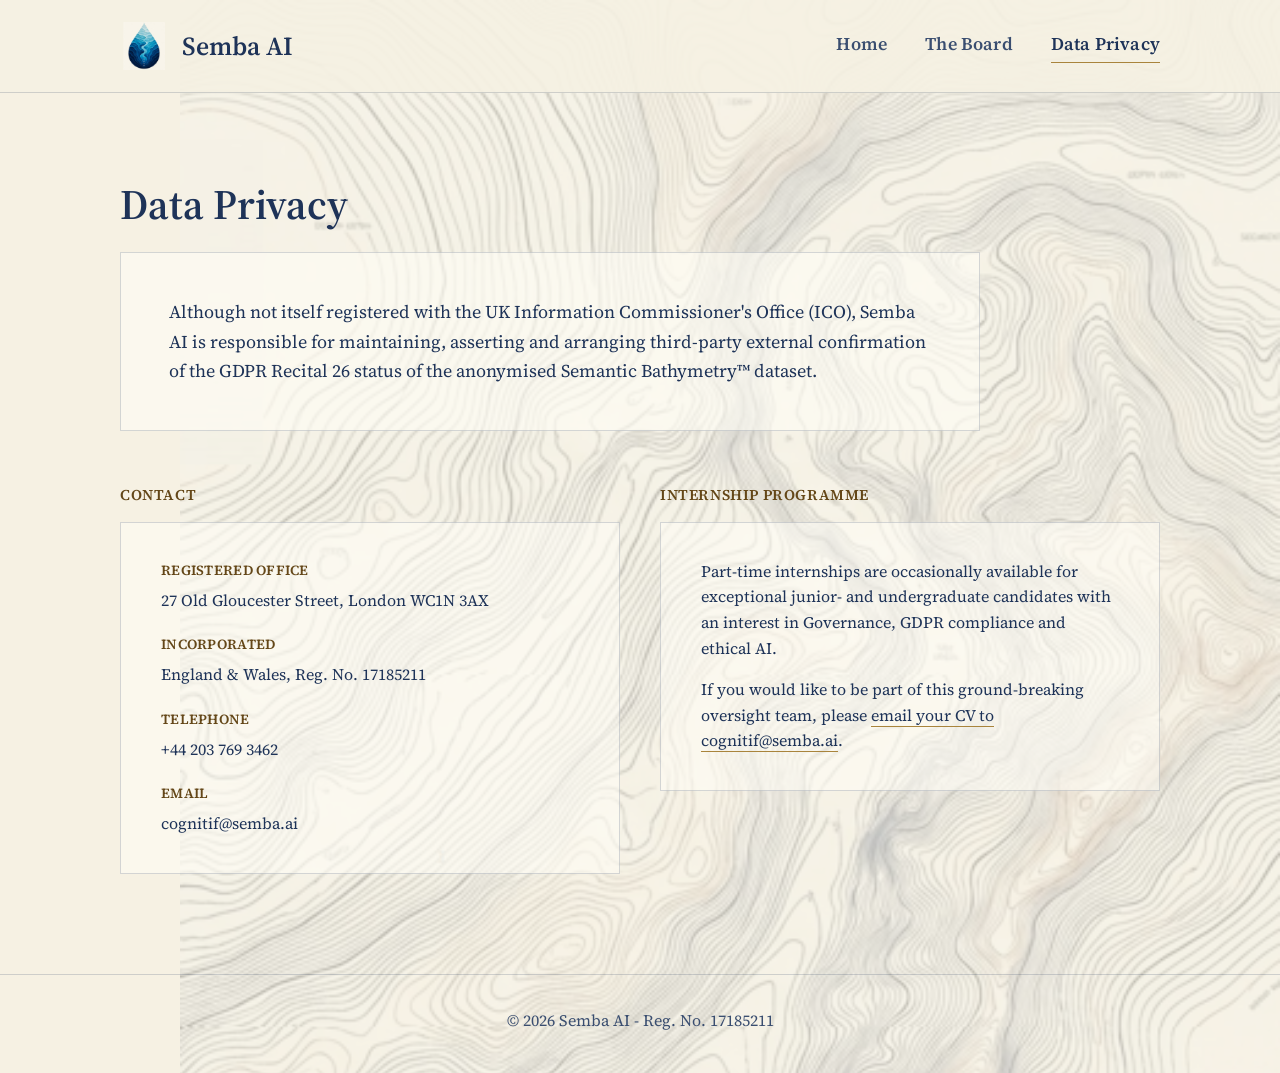
==== commit f7b794c6: "Add files via upload" ====
--- a/data-privacy.html
+++ b/data-privacy.html
@@ -4,6 +4,7 @@
 <meta charset="UTF-8">
 <meta name="viewport" content="width=device-width, initial-scale=1.0">
 <title>Data Privacy — Semba AI</title>
+<link rel="icon" type="image/png" href="assets/logo-outline-gold.png">
 <meta name="description" content="Semba AI's role in maintaining and asserting the GDPR Recital 26 status of the anonymised Semantic Bathymetry dataset.">
 <link rel="preconnect" href="https://fonts.googleapis.com">
 <link rel="preconnect" href="https://fonts.gstatic.com" crossorigin>
@@ -16,7 +17,7 @@
   <div class="head-inner">
     <a class="brand" href="index.html">
       <img src="assets/logo.png" alt="Semba AI mark">
-      <span class="brand-name">Semba AI<small>Independent Data Custodian</small></span>
+      <span class="brand-name">Semba AI</span>
     </a>
     <nav class="primary">
       <a href="index.html">Home</a>
@@ -55,7 +56,7 @@
           <span class="eyebrow">Internship Programme</span>
           <div class="contact-panel">
             <p style="margin:0 0 16px;">Part-time internships are occasionally available for exceptional junior- and undergraduate candidates with an interest in Governance, GDPR compliance and ethical AI.</p>
-            <p style="margin:0;">If you would like to be part of this ground-breaking oversight team, please <a href="mailto:devops@cognitifgroup.ai?subject=Internship%20Programme%20Enquiry" style="border-bottom:1px solid var(--gold);">✉ email your CV to cognitif@semba.ai</a>.</p>
+            <p style="margin:0;">If you would like to be part of this ground-breaking oversight team, please <a href="mailto:cognitif@semba.ai?subject=Internship%20Programme%20Enquiry" style="border-bottom:1px solid var(--gold);">email your CV to cognitif@semba.ai</a>.</p>
           </div>
         </div>
       </div>
@@ -65,7 +66,7 @@
 
 <footer class="site-foot">
   <div class="wrap">
-    <div class="legal">© 2026 Semba AI. A company limited by guarantee, registered in England &amp; Wales. Reg. No. 17185211</div>
+    <div class="legal">© 2026 Semba AI - Reg. No. 17185211</div>
   </div>
 </footer>
 
--- a/style.css
+++ b/style.css
@@ -91,15 +91,6 @@
   font-weight: 600;
   color: var(--navy);
 }
-.brand-name small {
-  display: block;
-  font-family: var(--font);
-  font-size: 15px;
-  font-weight: 400;
-  letter-spacing: 0.02em;
-  color: var(--navy-soft);
-  margin-top: 3px;
-}
 nav.primary { display: flex; gap: 38px; }
 nav.primary a {
   font-family: var(--font);
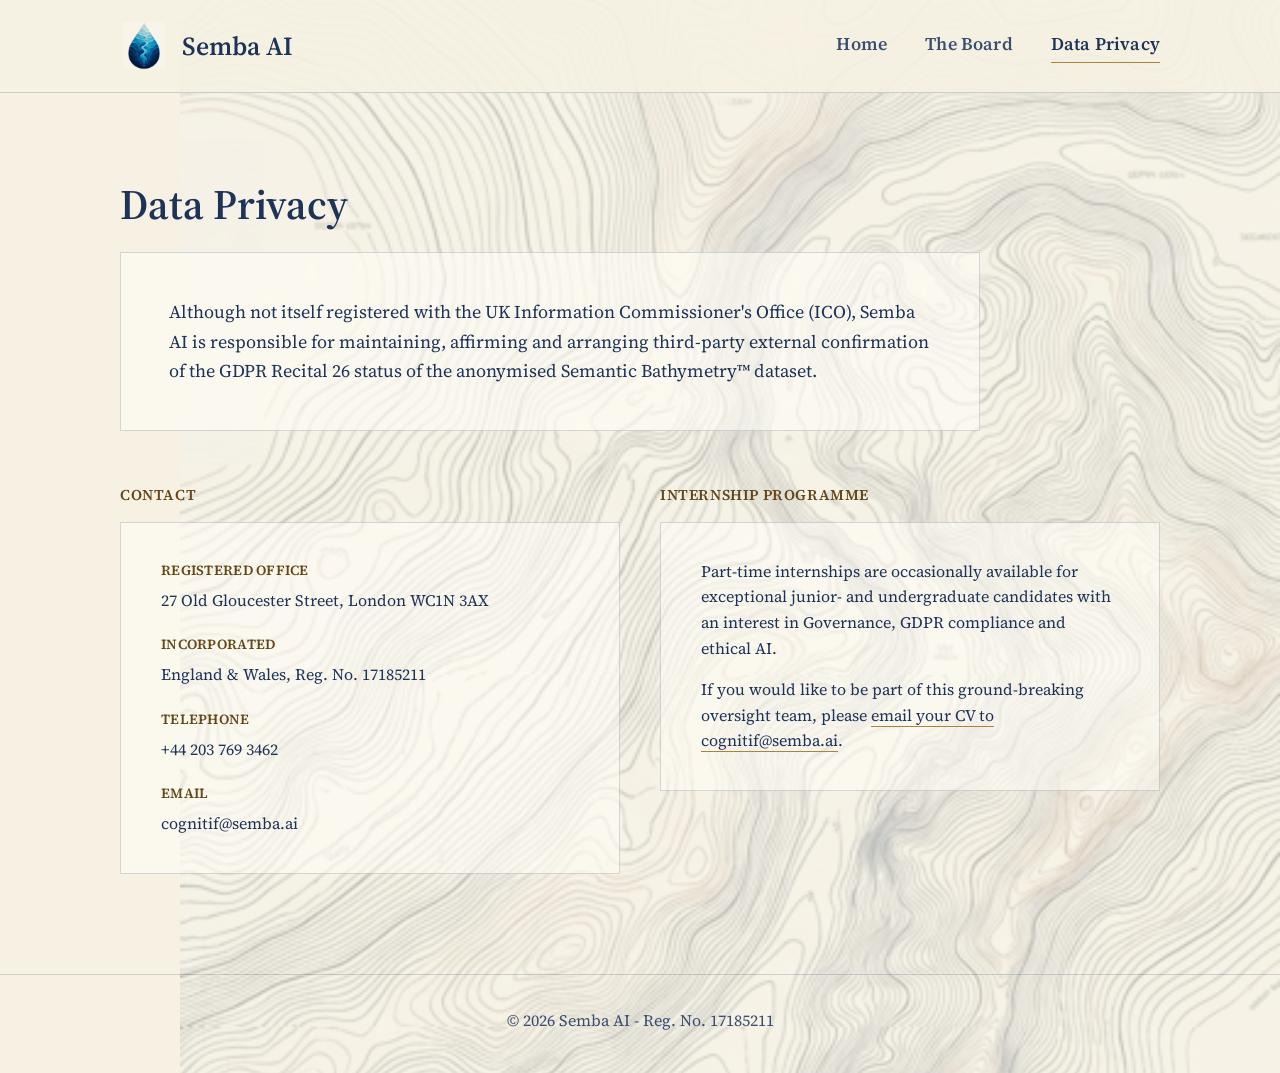
==== commit 260215fd: "Add files via upload" ====
--- a/data-privacy.html
+++ b/data-privacy.html
@@ -5,7 +5,7 @@
 <meta name="viewport" content="width=device-width, initial-scale=1.0">
 <title>Data Privacy — Semba AI</title>
 <link rel="icon" type="image/png" href="assets/logo-outline-gold.png">
-<meta name="description" content="Semba AI's role in maintaining and asserting the GDPR Recital 26 status of the anonymised Semantic Bathymetry dataset.">
+<meta name="description" content="Semba AI's role in maintaining and affirming the GDPR Recital 26 status of the anonymised Semantic Bathymetry dataset.">
 <link rel="preconnect" href="https://fonts.googleapis.com">
 <link rel="preconnect" href="https://fonts.gstatic.com" crossorigin>
 <link href="https://fonts.googleapis.com/css2?family=Source+Serif+4:wght@400;600;700&display=swap" rel="stylesheet">
@@ -37,7 +37,7 @@
   <section style="padding-top:0;">
     <div class="wrap">
       <div class="chart-panel" style="margin-bottom:52px;">
-        <p>Although not itself registered with the UK Information Commissioner's Office (ICO), Semba AI is responsible for maintaining, asserting and arranging third-party external confirmation of the GDPR Recital 26 status of the anonymised Semantic Bathymetry™ dataset.</p>
+        <p>Although not itself registered with the UK Information Commissioner's Office (ICO), Semba AI is responsible for maintaining, affirming and arranging third-party external confirmation of the GDPR Recital 26 status of the anonymised Semantic Bathymetry™ dataset.</p>
       </div>
 
       <div class="panel-row">
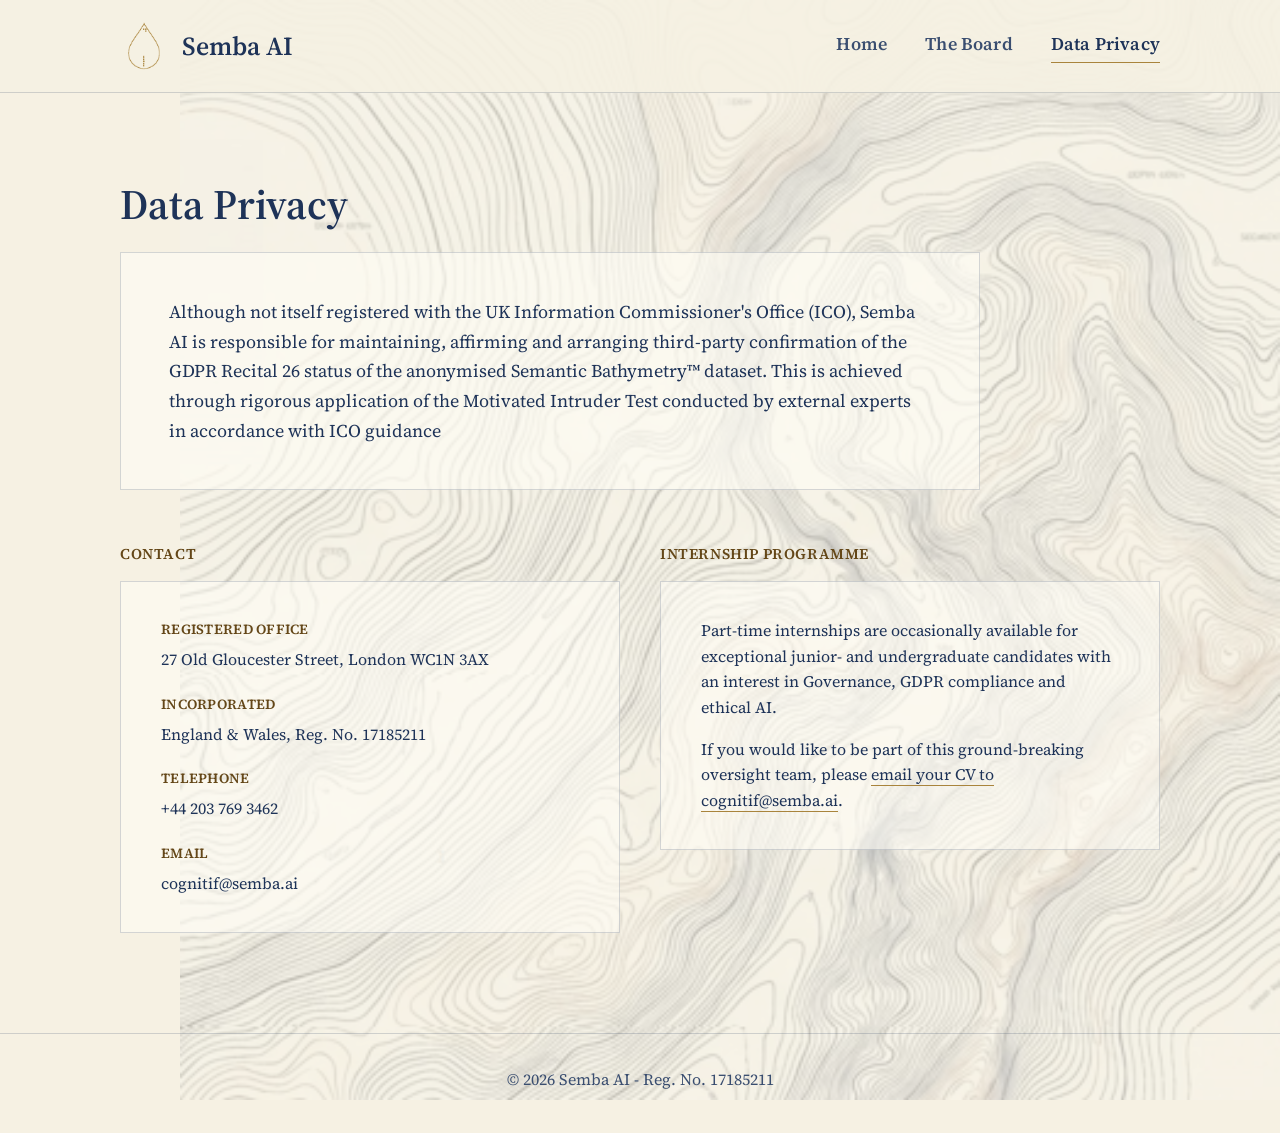
==== commit 731f67cf: "Add files via upload" ====
--- a/data-privacy.html
+++ b/data-privacy.html
@@ -16,7 +16,7 @@
 <header class="site-head">
   <div class="head-inner">
     <a class="brand" href="index.html">
-      <img src="assets/logo.png" alt="Semba AI mark">
+      <img src="assets/logo-outline-gold.png" alt="Semba AI mark">
       <span class="brand-name">Semba AI</span>
     </a>
     <nav class="primary">
@@ -37,7 +37,7 @@
   <section style="padding-top:0;">
     <div class="wrap">
       <div class="chart-panel" style="margin-bottom:52px;">
-        <p>Although not itself registered with the UK Information Commissioner's Office (ICO), Semba AI is responsible for maintaining, affirming and arranging third-party external confirmation of the GDPR Recital 26 status of the anonymised Semantic Bathymetry™ dataset.</p>
+        <p>Although not itself registered with the UK Information Commissioner's Office (ICO), Semba AI is responsible for maintaining, affirming and arranging third-party confirmation of the GDPR Recital 26 status of the anonymised Semantic Bathymetry™ dataset. This is achieved through rigorous application of the Motivated Intruder Test conducted by external experts in accordance with ICO guidance</p>
       </div>
 
       <div class="panel-row">
